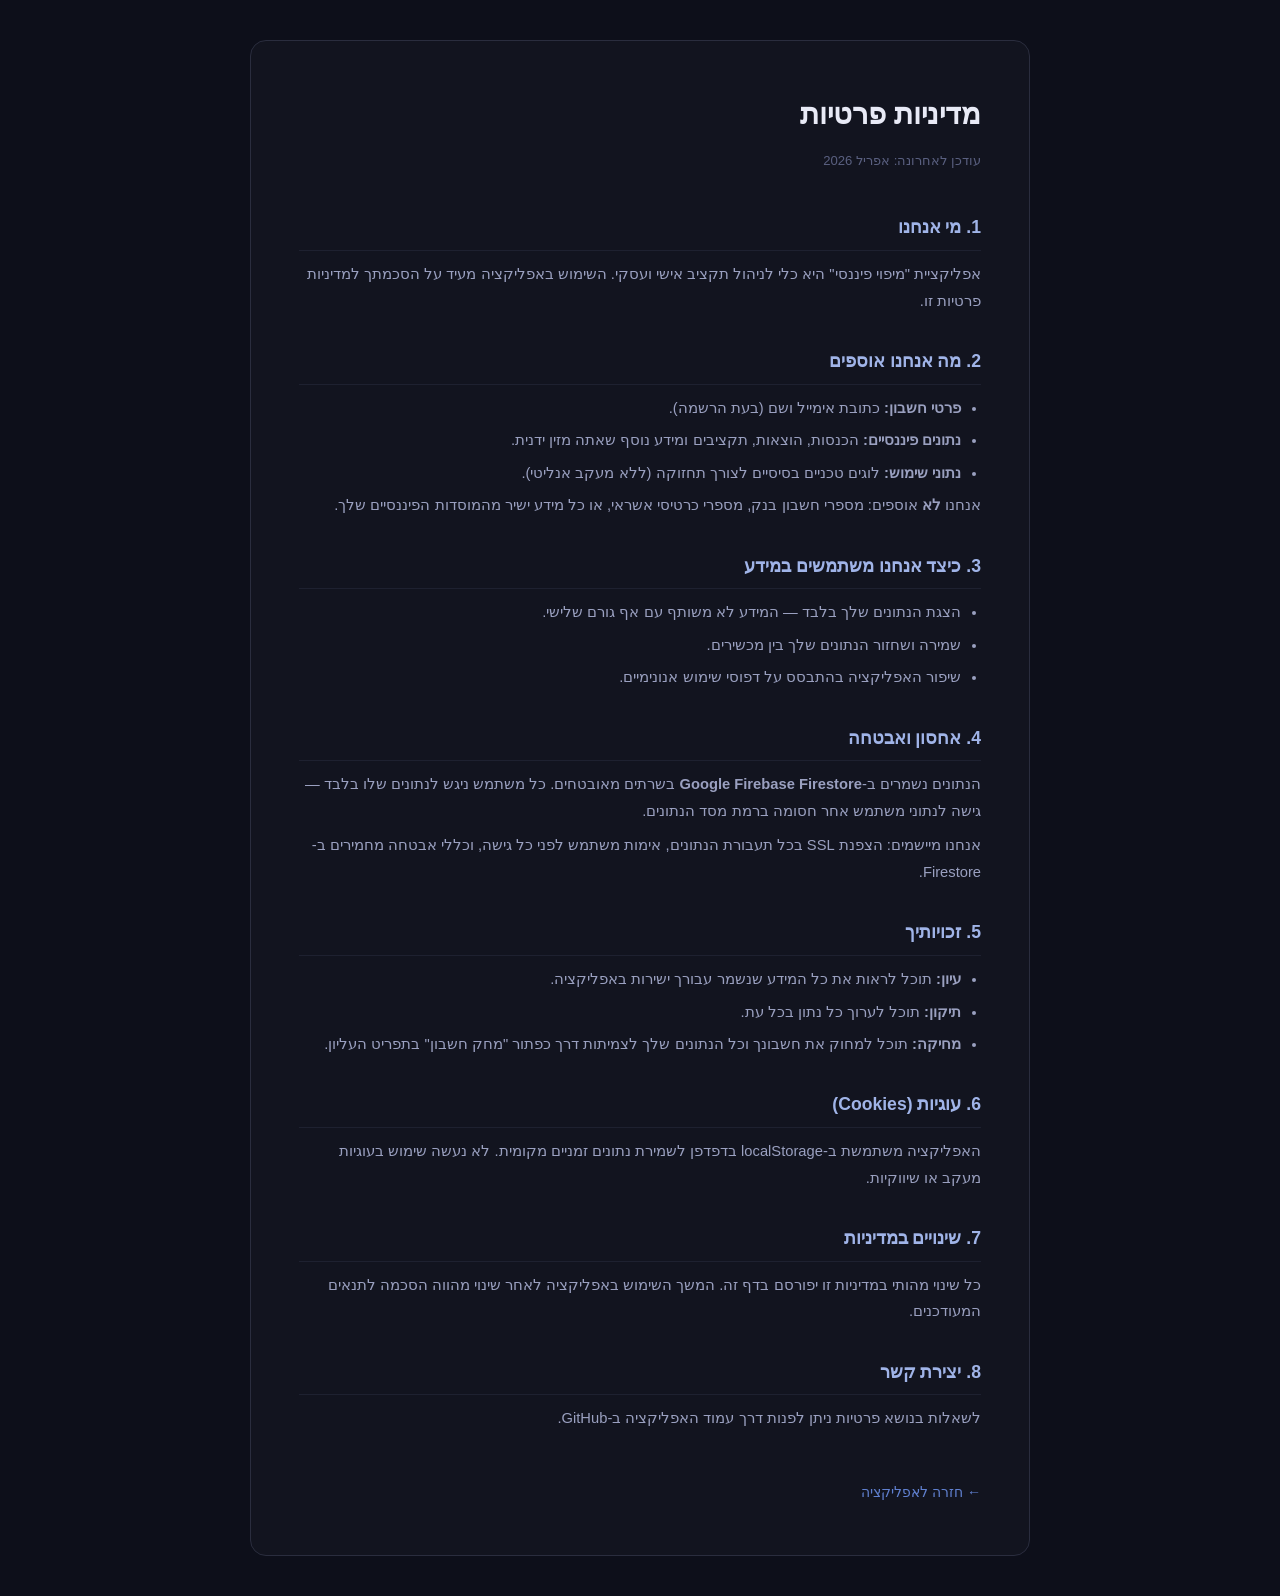
==== privacy.html @ 2f7f34ec "Add account deletion, privacy policy, and terms of service - auth.js: add fbDeleteAccount() — delete" ====
<!DOCTYPE html>
<html lang="he" dir="rtl">
<head>
  <meta charset="UTF-8">
  <meta name="viewport" content="width=device-width, initial-scale=1.0">
  <title>מדיניות פרטיות — מיפוי פיננסי</title>
  <style>
    * { box-sizing: border-box; margin: 0; padding: 0; }
    body {
      font-family: 'Segoe UI', Arial, sans-serif;
      background: #0d0f1a;
      color: #c8d0e8;
      line-height: 1.8;
      padding: 40px 20px;
    }
    .container {
      max-width: 780px;
      margin: 0 auto;
      background: #12141f;
      border: 1px solid #2a2d3e;
      border-radius: 16px;
      padding: 48px 48px;
    }
    h1 {
      font-size: 1.8rem;
      color: #e8eaf6;
      margin-bottom: 8px;
    }
    .updated {
      font-size: .82rem;
      color: #5a6080;
      margin-bottom: 40px;
    }
    h2 {
      font-size: 1.1rem;
      color: #a0b4e8;
      margin: 32px 0 10px;
      padding-bottom: 6px;
      border-bottom: 1px solid #1e2130;
    }
    p, li { font-size: .92rem; color: #9aa0c0; margin-bottom: 8px; }
    ul { padding-right: 20px; }
    li { margin-bottom: 6px; }
    a { color: #6080d0; }
    .back {
      display: inline-block;
      margin-top: 40px;
      color: #6080d0;
      font-size: .88rem;
      text-decoration: none;
    }
    .back:hover { text-decoration: underline; }
  </style>
</head>
<body>
  <div class="container">
    <h1>מדיניות פרטיות</h1>
    <p class="updated">עודכן לאחרונה: אפריל 2026</p>

    <h2>1. מי אנחנו</h2>
    <p>אפליקציית "מיפוי פיננסי" היא כלי לניהול תקציב אישי ועסקי. השימוש באפליקציה מעיד על הסכמתך למדיניות פרטיות זו.</p>

    <h2>2. מה אנחנו אוספים</h2>
    <ul>
      <li><strong>פרטי חשבון:</strong> כתובת אימייל ושם (בעת הרשמה).</li>
      <li><strong>נתונים פיננסיים:</strong> הכנסות, הוצאות, תקציבים ומידע נוסף שאתה מזין ידנית.</li>
      <li><strong>נתוני שימוש:</strong> לוגים טכניים בסיסיים לצורך תחזוקה (ללא מעקב אנליטי).</li>
    </ul>
    <p>אנחנו <strong>לא</strong> אוספים: מספרי חשבון בנק, מספרי כרטיסי אשראי, או כל מידע ישיר מהמוסדות הפיננסיים שלך.</p>

    <h2>3. כיצד אנחנו משתמשים במידע</h2>
    <ul>
      <li>הצגת הנתונים שלך בלבד — המידע לא משותף עם אף גורם שלישי.</li>
      <li>שמירה ושחזור הנתונים שלך בין מכשירים.</li>
      <li>שיפור האפליקציה בהתבסס על דפוסי שימוש אנונימיים.</li>
    </ul>

    <h2>4. אחסון ואבטחה</h2>
    <p>הנתונים נשמרים ב-<strong>Google Firebase Firestore</strong> בשרתים מאובטחים. כל משתמש ניגש לנתונים שלו בלבד — גישה לנתוני משתמש אחר חסומה ברמת מסד הנתונים.</p>
    <p>אנחנו מיישמים: הצפנת SSL בכל תעבורת הנתונים, אימות משתמש לפני כל גישה, וכללי אבטחה מחמירים ב-Firestore.</p>

    <h2>5. זכויותיך</h2>
    <ul>
      <li><strong>עיון:</strong> תוכל לראות את כל המידע שנשמר עבורך ישירות באפליקציה.</li>
      <li><strong>תיקון:</strong> תוכל לערוך כל נתון בכל עת.</li>
      <li><strong>מחיקה:</strong> תוכל למחוק את חשבונך וכל הנתונים שלך לצמיתות דרך כפתור "מחק חשבון" בתפריט העליון.</li>
    </ul>

    <h2>6. עוגיות (Cookies)</h2>
    <p>האפליקציה משתמשת ב-localStorage בדפדפן לשמירת נתונים זמניים מקומית. לא נעשה שימוש בעוגיות מעקב או שיווקיות.</p>

    <h2>7. שינויים במדיניות</h2>
    <p>כל שינוי מהותי במדיניות זו יפורסם בדף זה. המשך השימוש באפליקציה לאחר שינוי מהווה הסכמה לתנאים המעודכנים.</p>

    <h2>8. יצירת קשר</h2>
    <p>לשאלות בנושא פרטיות ניתן לפנות דרך עמוד האפליקציה ב-GitHub.</p>

    <a href="index.html" class="back">← חזרה לאפליקציה</a>
  </div>
</body>
</html>
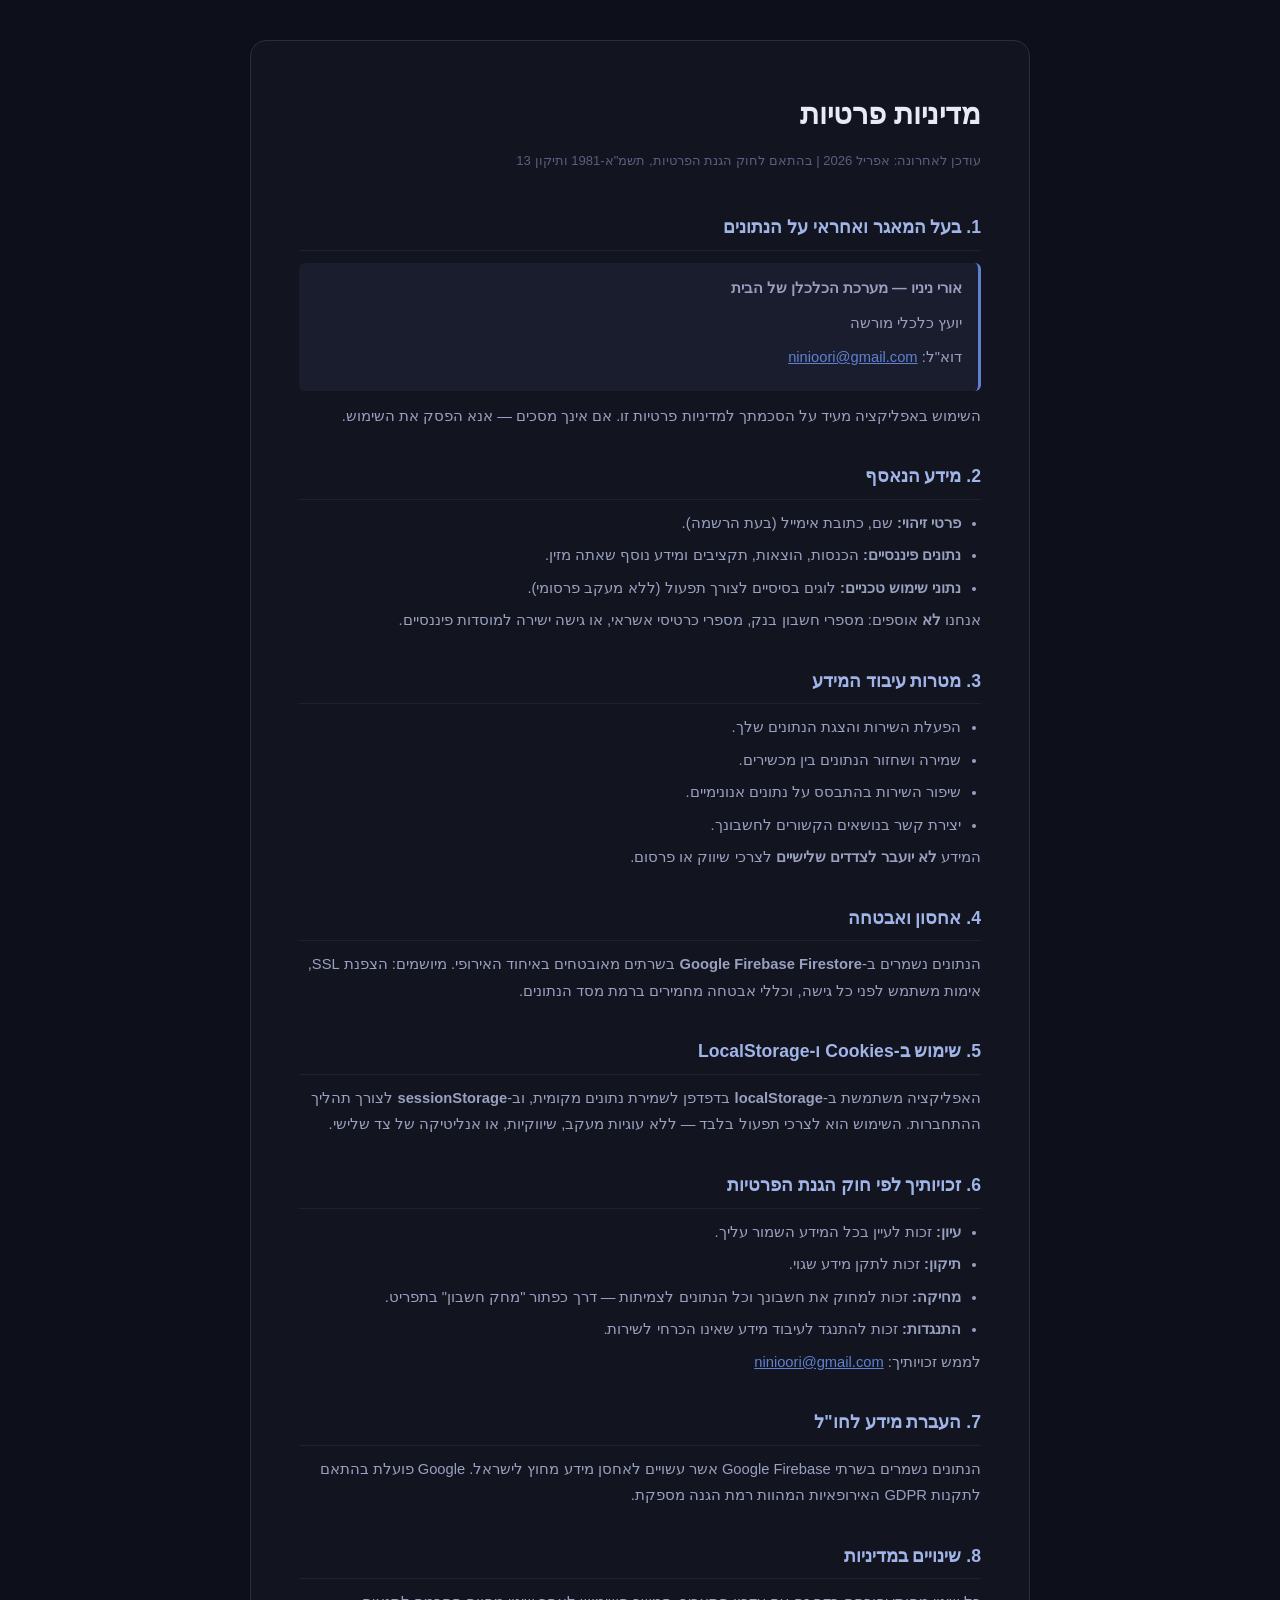
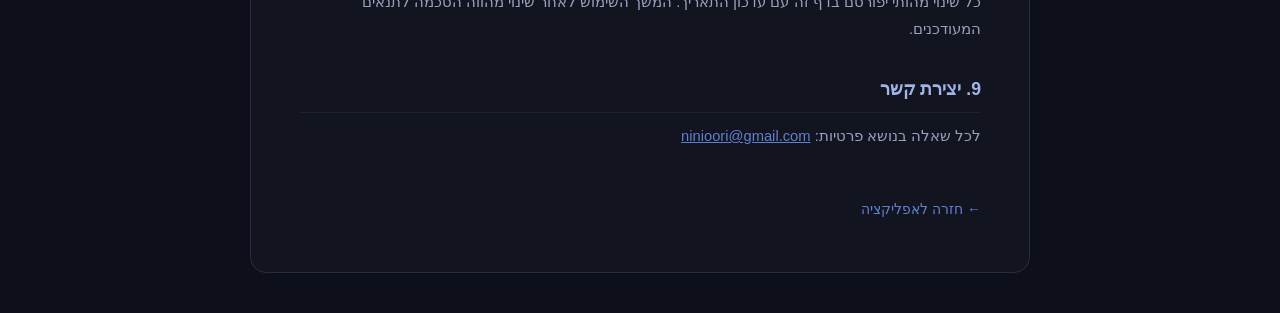
==== commit 93407df2: "Add privacy/terms pages per תיקון 13 and consent checkbox on signup - Rewrote privacy.html and terms" ====
--- a/privacy.html
+++ b/privacy.html
@@ -3,7 +3,7 @@
 <head>
   <meta charset="UTF-8">
   <meta name="viewport" content="width=device-width, initial-scale=1.0">
-  <title>מדיניות פרטיות — מיפוי פיננסי</title>
+  <title>מדיניות פרטיות — מיפוי פיננסי חכם</title>
   <style>
     * { box-sizing: border-box; margin: 0; padding: 0; }
     body {
@@ -21,79 +21,71 @@
       border-radius: 16px;
       padding: 48px 48px;
     }
-    h1 {
-      font-size: 1.8rem;
-      color: #e8eaf6;
-      margin-bottom: 8px;
-    }
-    .updated {
-      font-size: .82rem;
-      color: #5a6080;
-      margin-bottom: 40px;
-    }
-    h2 {
-      font-size: 1.1rem;
-      color: #a0b4e8;
-      margin: 32px 0 10px;
-      padding-bottom: 6px;
-      border-bottom: 1px solid #1e2130;
-    }
+    h1 { font-size: 1.8rem; color: #e8eaf6; margin-bottom: 8px; }
+    .updated { font-size: .82rem; color: #5a6080; margin-bottom: 40px; }
+    h2 { font-size: 1.1rem; color: #a0b4e8; margin: 32px 0 10px; padding-bottom: 6px; border-bottom: 1px solid #1e2130; }
     p, li { font-size: .92rem; color: #9aa0c0; margin-bottom: 8px; }
     ul { padding-right: 20px; }
     li { margin-bottom: 6px; }
     a { color: #6080d0; }
-    .back {
-      display: inline-block;
-      margin-top: 40px;
-      color: #6080d0;
-      font-size: .88rem;
-      text-decoration: none;
-    }
+    .back { display: inline-block; margin-top: 40px; color: #6080d0; font-size: .88rem; text-decoration: none; }
     .back:hover { text-decoration: underline; }
+    .highlight { background: #1a1d2e; border-right: 3px solid #6080d0; padding: 12px 16px; border-radius: 6px; margin: 12px 0; }
   </style>
 </head>
 <body>
   <div class="container">
     <h1>מדיניות פרטיות</h1>
-    <p class="updated">עודכן לאחרונה: אפריל 2026</p>
+    <p class="updated">עודכן לאחרונה: אפריל 2026 | בהתאם לחוק הגנת הפרטיות, תשמ"א-1981 ותיקון 13</p>
 
-    <h2>1. מי אנחנו</h2>
-    <p>אפליקציית "מיפוי פיננסי" היא כלי לניהול תקציב אישי ועסקי. השימוש באפליקציה מעיד על הסכמתך למדיניות פרטיות זו.</p>
+    <h2>1. בעל המאגר ואחראי על הנתונים</h2>
+    <div class="highlight">
+      <p><strong>אורי ניניו — מערכת הכלכלן של הבית</strong></p>
+      <p>יועץ כלכלי מורשה</p>
+      <p>דוא"ל: <a href="mailto:ninioori@gmail.com">ninioori@gmail.com</a></p>
+    </div>
+    <p>השימוש באפליקציה מעיד על הסכמתך למדיניות פרטיות זו. אם אינך מסכים — אנא הפסק את השימוש.</p>
 
-    <h2>2. מה אנחנו אוספים</h2>
+    <h2>2. מידע הנאסף</h2>
     <ul>
-      <li><strong>פרטי חשבון:</strong> כתובת אימייל ושם (בעת הרשמה).</li>
-      <li><strong>נתונים פיננסיים:</strong> הכנסות, הוצאות, תקציבים ומידע נוסף שאתה מזין ידנית.</li>
-      <li><strong>נתוני שימוש:</strong> לוגים טכניים בסיסיים לצורך תחזוקה (ללא מעקב אנליטי).</li>
+      <li><strong>פרטי זיהוי:</strong> שם, כתובת אימייל (בעת הרשמה).</li>
+      <li><strong>נתונים פיננסיים:</strong> הכנסות, הוצאות, תקציבים ומידע נוסף שאתה מזין.</li>
+      <li><strong>נתוני שימוש טכניים:</strong> לוגים בסיסיים לצורך תפעול (ללא מעקב פרסומי).</li>
     </ul>
-    <p>אנחנו <strong>לא</strong> אוספים: מספרי חשבון בנק, מספרי כרטיסי אשראי, או כל מידע ישיר מהמוסדות הפיננסיים שלך.</p>
+    <p>אנחנו <strong>לא</strong> אוספים: מספרי חשבון בנק, מספרי כרטיסי אשראי, או גישה ישירה למוסדות פיננסיים.</p>
 
-    <h2>3. כיצד אנחנו משתמשים במידע</h2>
+    <h2>3. מטרות עיבוד המידע</h2>
     <ul>
-      <li>הצגת הנתונים שלך בלבד — המידע לא משותף עם אף גורם שלישי.</li>
-      <li>שמירה ושחזור הנתונים שלך בין מכשירים.</li>
-      <li>שיפור האפליקציה בהתבסס על דפוסי שימוש אנונימיים.</li>
+      <li>הפעלת השירות והצגת הנתונים שלך.</li>
+      <li>שמירה ושחזור הנתונים בין מכשירים.</li>
+      <li>שיפור השירות בהתבסס על נתונים אנונימיים.</li>
+      <li>יצירת קשר בנושאים הקשורים לחשבונך.</li>
     </ul>
+    <p>המידע <strong>לא יועבר לצדדים שלישיים</strong> לצרכי שיווק או פרסום.</p>
 
     <h2>4. אחסון ואבטחה</h2>
-    <p>הנתונים נשמרים ב-<strong>Google Firebase Firestore</strong> בשרתים מאובטחים. כל משתמש ניגש לנתונים שלו בלבד — גישה לנתוני משתמש אחר חסומה ברמת מסד הנתונים.</p>
-    <p>אנחנו מיישמים: הצפנת SSL בכל תעבורת הנתונים, אימות משתמש לפני כל גישה, וכללי אבטחה מחמירים ב-Firestore.</p>
+    <p>הנתונים נשמרים ב-<strong>Google Firebase Firestore</strong> בשרתים מאובטחים באיחוד האירופי. מיושמים: הצפנת SSL, אימות משתמש לפני כל גישה, וכללי אבטחה מחמירים ברמת מסד הנתונים.</p>
 
-    <h2>5. זכויותיך</h2>
+    <h2>5. שימוש ב-Cookies ו-LocalStorage</h2>
+    <p>האפליקציה משתמשת ב-<strong>localStorage</strong> בדפדפן לשמירת נתונים מקומית, וב-<strong>sessionStorage</strong> לצורך תהליך ההתחברות. השימוש הוא לצרכי תפעול בלבד — ללא עוגיות מעקב, שיווקיות, או אנליטיקה של צד שלישי.</p>
+
+    <h2>6. זכויותיך לפי חוק הגנת הפרטיות</h2>
     <ul>
-      <li><strong>עיון:</strong> תוכל לראות את כל המידע שנשמר עבורך ישירות באפליקציה.</li>
-      <li><strong>תיקון:</strong> תוכל לערוך כל נתון בכל עת.</li>
-      <li><strong>מחיקה:</strong> תוכל למחוק את חשבונך וכל הנתונים שלך לצמיתות דרך כפתור "מחק חשבון" בתפריט העליון.</li>
+      <li><strong>עיון:</strong> זכות לעיין בכל המידע השמור עליך.</li>
+      <li><strong>תיקון:</strong> זכות לתקן מידע שגוי.</li>
+      <li><strong>מחיקה:</strong> זכות למחוק את חשבונך וכל הנתונים לצמיתות — דרך כפתור "מחק חשבון" בתפריט.</li>
+      <li><strong>התנגדות:</strong> זכות להתנגד לעיבוד מידע שאינו הכרחי לשירות.</li>
     </ul>
+    <p>לממש זכויותיך: <a href="mailto:ninioori@gmail.com">ninioori@gmail.com</a></p>
 
-    <h2>6. עוגיות (Cookies)</h2>
-    <p>האפליקציה משתמשת ב-localStorage בדפדפן לשמירת נתונים זמניים מקומית. לא נעשה שימוש בעוגיות מעקב או שיווקיות.</p>
+    <h2>7. העברת מידע לחו"ל</h2>
+    <p>הנתונים נשמרים בשרתי Google Firebase אשר עשויים לאחסן מידע מחוץ לישראל. Google פועלת בהתאם לתקנות GDPR האירופאיות המהוות רמת הגנה מספקת.</p>
 
-    <h2>7. שינויים במדיניות</h2>
-    <p>כל שינוי מהותי במדיניות זו יפורסם בדף זה. המשך השימוש באפליקציה לאחר שינוי מהווה הסכמה לתנאים המעודכנים.</p>
+    <h2>8. שינויים במדיניות</h2>
+    <p>כל שינוי מהותי יפורסם בדף זה עם עדכון התאריך. המשך השימוש לאחר שינוי מהווה הסכמה לתנאים המעודכנים.</p>
 
-    <h2>8. יצירת קשר</h2>
-    <p>לשאלות בנושא פרטיות ניתן לפנות דרך עמוד האפליקציה ב-GitHub.</p>
+    <h2>9. יצירת קשר</h2>
+    <p>לכל שאלה בנושא פרטיות: <a href="mailto:ninioori@gmail.com">ninioori@gmail.com</a></p>
 
     <a href="index.html" class="back">← חזרה לאפליקציה</a>
   </div>
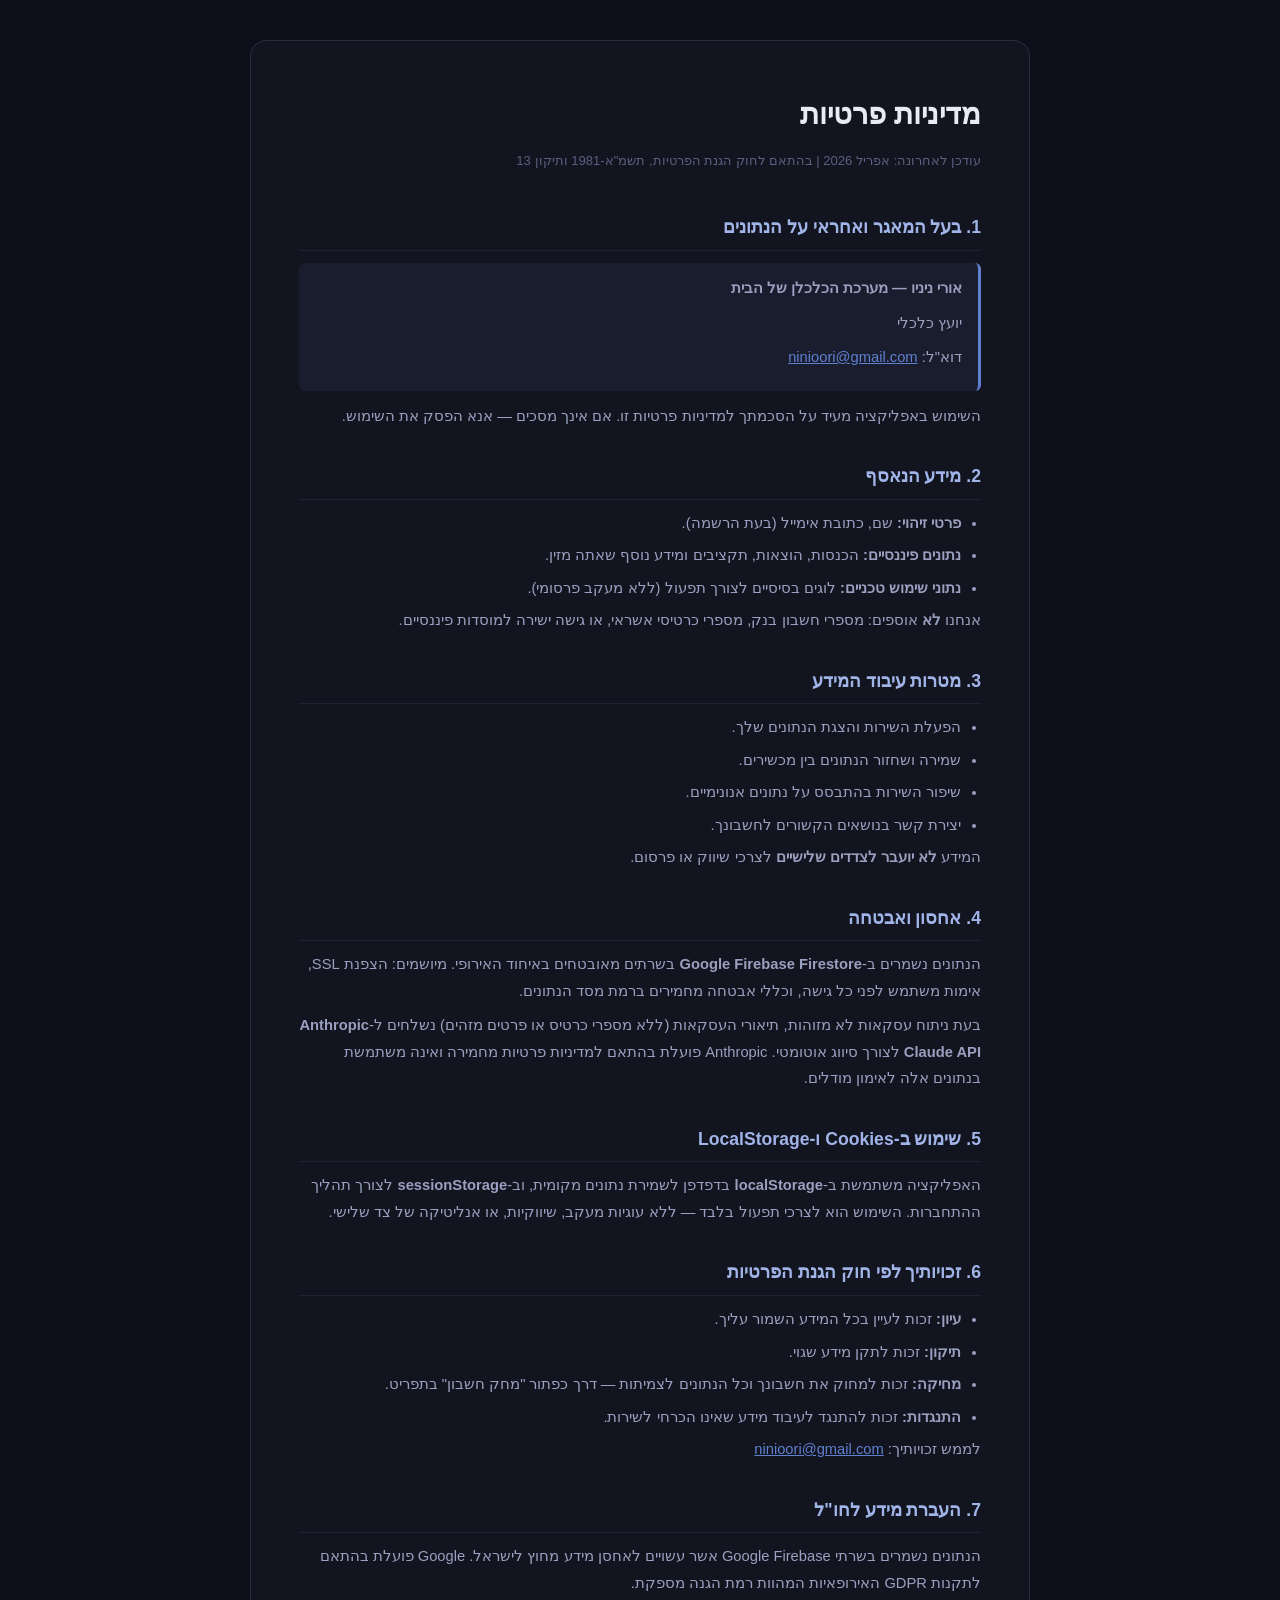
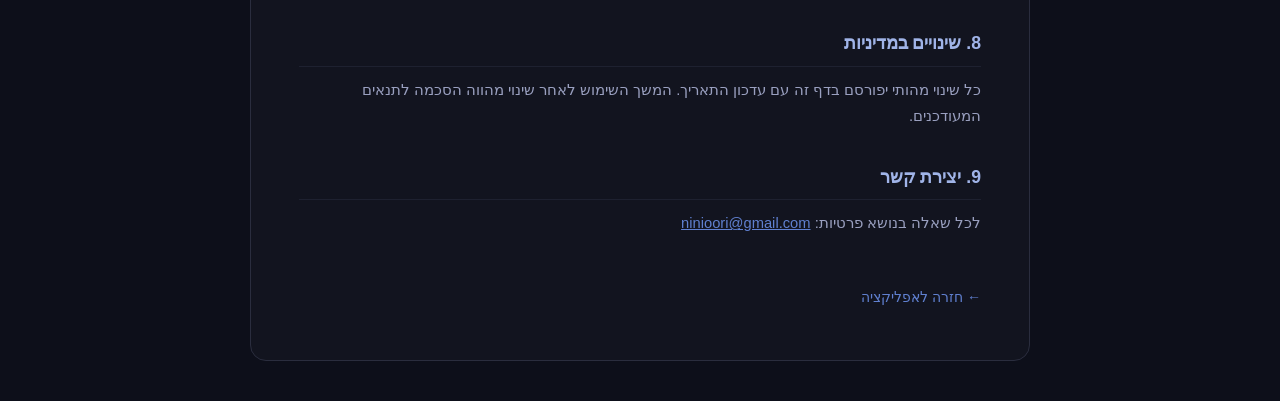
==== commit 6161a776: "fix: update privacy policy - remove 'מורשה', add Claude API disclosure Co-Authored-By: Claude Opus 4" ====
--- a/privacy.html
+++ b/privacy.html
@@ -41,7 +41,7 @@
     <h2>1. בעל המאגר ואחראי על הנתונים</h2>
     <div class="highlight">
       <p><strong>אורי ניניו — מערכת הכלכלן של הבית</strong></p>
-      <p>יועץ כלכלי מורשה</p>
+      <p>יועץ כלכלי</p>
       <p>דוא"ל: <a href="mailto:ninioori@gmail.com">ninioori@gmail.com</a></p>
     </div>
     <p>השימוש באפליקציה מעיד על הסכמתך למדיניות פרטיות זו. אם אינך מסכים — אנא הפסק את השימוש.</p>
@@ -65,6 +65,7 @@
 
     <h2>4. אחסון ואבטחה</h2>
     <p>הנתונים נשמרים ב-<strong>Google Firebase Firestore</strong> בשרתים מאובטחים באיחוד האירופי. מיושמים: הצפנת SSL, אימות משתמש לפני כל גישה, וכללי אבטחה מחמירים ברמת מסד הנתונים.</p>
+    <p>בעת ניתוח עסקאות לא מזוהות, תיאורי העסקאות (ללא מספרי כרטיס או פרטים מזהים) נשלחים ל-<strong>Anthropic Claude API</strong> לצורך סיווג אוטומטי. Anthropic פועלת בהתאם למדיניות פרטיות מחמירה ואינה משתמשת בנתונים אלה לאימון מודלים.</p>
 
     <h2>5. שימוש ב-Cookies ו-LocalStorage</h2>
     <p>האפליקציה משתמשת ב-<strong>localStorage</strong> בדפדפן לשמירת נתונים מקומית, וב-<strong>sessionStorage</strong> לצורך תהליך ההתחברות. השימוש הוא לצרכי תפעול בלבד — ללא עוגיות מעקב, שיווקיות, או אנליטיקה של צד שלישי.</p>
